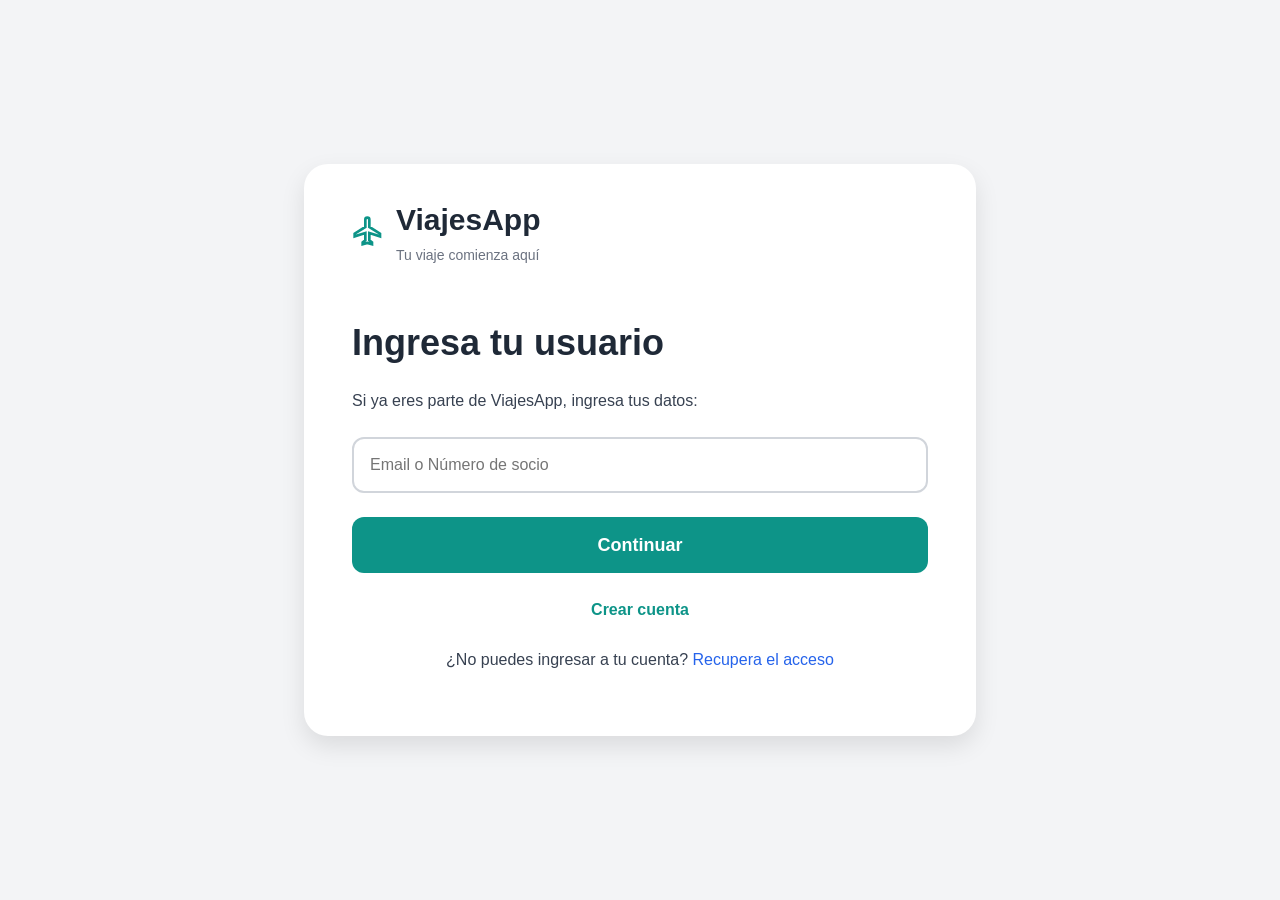
==== index.html @ 75e8e968 "Avance frontend, pantalla de login" ====
<!DOCTYPE html>
<html lang="es">
<head>
    <meta charset="UTF-8">
    <meta name="viewport" content="width=device-width, initial-scale=1.0">
    <title>ViajesApp - Login</title>
    <link rel="stylesheet" href="css/styles.css">
</head>
<body>
    <div class="container">
        <div class="card">
            <div class="header">
                <div class="logo-container">
                    <svg class="plane-icon" viewBox="0 0 24 24" fill="none" stroke="currentColor" stroke-width="2">
                        <path d="M21 16v-2l-8-5V3.5a1.5 1.5 0 0 0-3 0V9l-8 5v2l8-2.5V19l-2 1.5V22l3.5-1 3.5 1v-1.5L13 19v-5.5l8 2.5z"/>
                    </svg>
                    <div>
                        <h1>ViajesApp</h1>
                        <p class="subtitle">Tu viaje comienza aquí</p>
                    </div>
                </div>
            </div>

            <div class="content">
                <h2>Ingresa tu usuario</h2>
                <p class="description">Si ya eres parte de ViajesApp, ingresa tus datos:</p>

                <form class="form">
                    <input 
                        type="text" 
                        class="input" 
                        placeholder="Email o Número de socio"
                    />

                    <button type="button" class="btn-primary">
                        Continuar
                    </button>

                    <div class="text-center">
                        <a href="crear-cuenta.html" class="link-primary">Crear cuenta</a>
                    </div>

                    <div class="text-center">
                        <span class="text-gray">¿No puedes ingresar a tu cuenta?</span>
                        <a href="recuperar-acceso.html" class="link-blue">Recupera el acceso</a>
                    </div>
                </form>
            </div>
        </div>
    </div>
</body>
</html>
---- css/styles.css ----
/* Reset y estilos base */
* {
    margin: 0;
    padding: 0;
    box-sizing: border-box;
}

body {
    font-family: -apple-system, BlinkMacSystemFont, 'Segoe UI', Roboto, 'Helvetica Neue', Arial, sans-serif;
    background-color: #f3f4f6;
    color: #1f2937;
    line-height: 1.6;
}

/* Contenedor principal */
.container {
    min-height: 100vh;
    display: flex;
    align-items: center;
    justify-content: center;
    padding: 1rem;
}

.card {
    background: white;
    border-radius: 1.5rem;
    box-shadow: 0 10px 25px rgba(0, 0, 0, 0.1);
    padding: 2rem 3rem;
    width: 100%;
    max-width: 42rem;
}

/* Header principal */
.header {
    margin-bottom: 3rem;
}

.logo-container {
    display: flex;
    align-items: center;
    gap: 0.75rem;
    margin-bottom: 0.5rem;
}

.plane-icon {
    width: 2rem;
    height: 2rem;
    color: #0d9488;
}

.logo-container h1 {
    font-size: 1.875rem;
    font-weight: 700;
}

.subtitle {
    color: #6b7280;
    font-size: 0.875rem;
}

/* Header pequeño */
.header-small {
    margin-bottom: 2rem;
}

.logo-container-small {
    display: flex;
    align-items: center;
    gap: 0.75rem;
    margin-bottom: 2rem;
}

.plane-icon-small {
    width: 1.75rem;
    height: 1.75rem;
    color: #0d9488;
}

.title-small {
    font-size: 1.5rem;
    font-weight: 600;
}

.subtitle-small {
    font-size: 0.75rem;
    color: #6b7280;
}

/* Contenido */
.content {
    margin-bottom: 2rem;
}

.content h2 {
    font-size: 2.25rem;
    margin-bottom: 1rem;
    font-weight: 700;
}

h2 {
    font-size: 2.25rem;
    margin-bottom: 1rem;
    font-weight: 700;
}

h3 {
    font-size: 1.25rem;
    margin-bottom: 1rem;
    font-weight: 600;
}

.description {
    color: #374151;
    margin-bottom: 1.5rem;
}

.description-lg {
    color: #374151;
    font-size: 1.125rem;
    margin-bottom: 2rem;
}

/* Formularios */
.form {
    display: flex;
    flex-direction: column;
    gap: 1.5rem;
}

.form-group {
    display: flex;
    flex-direction: column;
    gap: 0.5rem;
}

.form-group label {
    font-size: 0.875rem;
    font-weight: 500;
}

/* Inputs */
.input {
    height: 3.5rem;
    padding: 0 1rem;
    border: 2px solid #d1d5db;
    border-radius: 0.75rem;
    font-size: 1rem;
    transition: border-color 0.2s;
}

.input:focus {
    outline: none;
    border-color: #0d9488;
}

/* Selects */
.select {
    height: 3.5rem;
    padding: 0 1rem;
    border: 2px solid #d1d5db;
    border-radius: 0.75rem;
    font-size: 1rem;
    background: white;
    cursor: pointer;
}

.select:focus {
    outline: none;
    border-color: #0d9488;
}

.select-large {
    height: 3.5rem;
    padding: 1rem;
    border: 2px solid #d1d5db;
    border-radius: 0.75rem;
    font-size: 1rem;
    background: white;
    cursor: pointer;
}

/* Textos de ayuda */
.hint {
    font-size: 0.875rem;
    color: #6b7280;
}

.help-text {
    font-size: 0.875rem;
    color: #374151;
}

/* Input de contraseña */
.input-password {
    position: relative;
}

.input-password .input {
    padding-right: 3rem;
}

.toggle-password {
    position: absolute;
    right: 1rem;
    top: 50%;
    transform: translateY(-50%);
    background: none;
    border: none;
    cursor: pointer;
    padding: 0.5rem;
}

.eye-icon {
    width: 1.25rem;
    height: 1.25rem;
    color: #6b7280;
}

/* Requisitos de contraseña */
.password-requirements {
    margin-top: 1rem;
    display: flex;
    flex-direction: column;
    gap: 0.5rem;
}

.requirement {
    display: flex;
    align-items: center;
    gap: 0.5rem;
    font-size: 0.875rem;
    color: #6b7280;
}

.requirement .check-icon {
    width: 1rem;
    height: 1rem;
    color: #9ca3af;
}

/* Botones */
.btn-primary {
    width: 100%;
    height: 3.5rem;
    font-size: 1.125rem;
    background-color: #0d9488;
    color: white;
    border: none;
    border-radius: 0.75rem;
    cursor: pointer;
    font-weight: 600;
    transition: background-color 0.2s;
}

.btn-primary:hover {
    background-color: #0f766e;
}

.btn-link {
    display: flex;
    align-items: center;
    justify-content: center;
    text-decoration: none;
}

.btn-disabled {
    width: 100%;
    height: 3.5rem;
    font-size: 1.125rem;
    background-color: #d1d5db;
    color: #6b7280;
    border: none;
    border-radius: 0.75rem;
    cursor: not-allowed;
    font-weight: 500;
}

.btn-back {
    display: inline-flex;
    align-items: center;
    gap: 0.5rem;
    color: #0d9488;
    text-decoration: none;
    font-weight: 500;
    margin-bottom: 2rem;
    transition: color 0.2s;
}

.btn-back:hover {
    color: #0f766e;
}

.arrow-icon {
    width: 1.25rem;
    height: 1.25rem;
}

/* Enlaces */
.link-primary {
    color: #0d9488;
    text-decoration: none;
    font-weight: 600;
    transition: color 0.2s;
}

.link-primary:hover {
    color: #0f766e;
}

.link-blue {
    color: #2563eb;
    text-decoration: none;
    transition: color 0.2s;
}

.link-blue:hover {
    color: #1d4ed8;
}

/* Utilidades de texto */
.text-center {
    text-align: center;
}

.text-gray {
    color: #374151;
}

/* Secciones */
.section {
    margin-bottom: 1.5rem;
}

.border-top {
    border-top: 1px solid #e5e7eb;
    padding-top: 1.5rem;
}

/* Contenedor de opciones */
.options-container {
    display: flex;
    flex-direction: column;
    gap: 1rem;
    margin-bottom: 1.5rem;
}

.option-card {
    display: flex;
    align-items: center;
    gap: 1rem;
    padding: 1.5rem;
    border: 2px solid #d1d5db;
    border-radius: 1rem;
    cursor: pointer;
    transition: all 0.2s;
}

.option-card:hover {
    border-color: #9ca3af;
}

.option-icon {
    width: 3.5rem;
    height: 3.5rem;
    border-radius: 0.75rem;
    display: flex;
    align-items: center;
    justify-content: center;
    flex-shrink: 0;
}

.email-icon {
    background-color: #ccfbf1;
}

.phone-icon {
    background-color: #ccfbf1;
}

.option-icon svg {
    width: 1.75rem;
    height: 1.75rem;
    color: #0d9488;
}

.option-content {
    flex: 1;
}

.option-content h3 {
    font-size: 1.125rem;
    margin-bottom: 0.25rem;
}

.option-content p {
    font-size: 0.875rem;
    color: #6b7280;
}

.chevron-icon {
    width: 1.5rem;
    height: 1.5rem;
    color: #9ca3af;
    flex-shrink: 0;
}

/* Página de email enviado */
.top-text {
    color: #374151;
    margin-bottom: 2rem;
}

.content-center {
    text-align: center;
}

.email-icon-container {
    position: relative;
    display: inline-block;
    margin-bottom: 2rem;
}

.email-icon-bg {
    width: 8rem;
    height: 8rem;
    background-color: #f0fdfa;
    border-radius: 1.5rem;
    display: flex;
    align-items: center;
    justify-content: center;
}

.email-icon-large {
    width: 4rem;
    height: 4rem;
    color: #0d9488;
}

.check-badge {
    position: absolute;
    top: -0.5rem;
    right: -0.5rem;
    width: 3rem;
    height: 3rem;
    background-color: #0d9488;
    border-radius: 50%;
    display: flex;
    align-items: center;
    justify-content: center;
}

.check-badge svg {
    width: 1.75rem;
    height: 1.75rem;
    color: white;
}

.title-center {
    font-size: 2.25rem;
    margin-bottom: 1.5rem;
    font-weight: 700;
}

/* Responsive */
@media (max-width: 768px) {
    .card {
        padding: 1.5rem 2rem;
    }

    .content h2, h2 {
        font-size: 1.875rem;
    }

    .title-center {
        font-size: 1.875rem;
    }
}
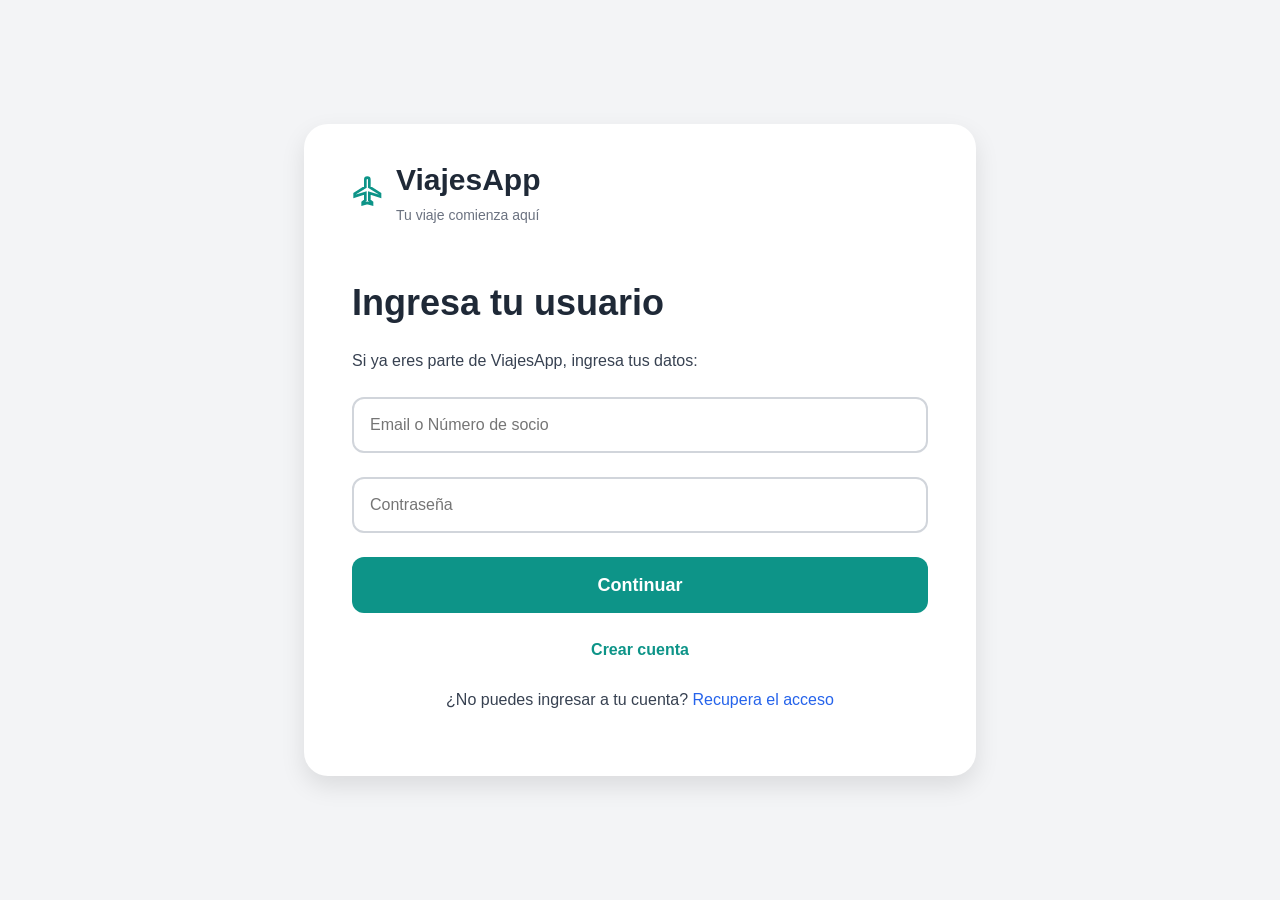
==== commit 0b06c9af: "Conexión frontend con backend (login y registro)" ====
--- a/index.html
+++ b/index.html
@@ -25,14 +25,24 @@
                 <h2>Ingresa tu usuario</h2>
                 <p class="description">Si ya eres parte de ViajesApp, ingresa tus datos:</p>
 
-                <form class="form">
+                <form class="form" onsubmit="event.preventDefault(); login();">
+                    
                     <input 
+                        id="usuario"
                         type="text" 
                         class="input" 
                         placeholder="Email o Número de socio"
+                        required
                     />
 
-                    <button type="button" class="btn-primary">
+                    <input 
+                        id="password"
+                        type="password" 
+                        class="input" 
+                        placeholder="Contraseña"
+                    />
+
+                    <button type="submit" class="btn-primary">
                         Continuar
                     </button>
 
@@ -48,5 +58,44 @@
             </div>
         </div>
     </div>
+
+    <script>
+        function login() {
+            const usuario = document.getElementById("usuario").value;
+            const password = document.getElementById("password").value;
+
+            const body = password 
+                ? { usuario, password } 
+                : { usuario };
+
+            fetch("http://localhost:8080/login", {
+                method: "POST",
+                headers: {
+                    "Content-Type": "application/json"
+                },
+                body: JSON.stringify(body)
+            })
+            .then(res => {
+                if (!res.ok) {
+                    throw new Error("Credenciales incorrectas");
+                }
+                return res.json();
+            })
+            .then(data => {
+                console.log("Login OK:", data);
+
+                localStorage.setItem("usuario", JSON.stringify(data));
+
+                alert("Login exitoso");
+
+                window.location.href = "home.html"; 
+            })
+            .catch(error => {
+                console.error(error);
+                alert("Usuario o contraseña incorrectos");
+            });
+        }
+    </script>
+
 </body>
 </html>
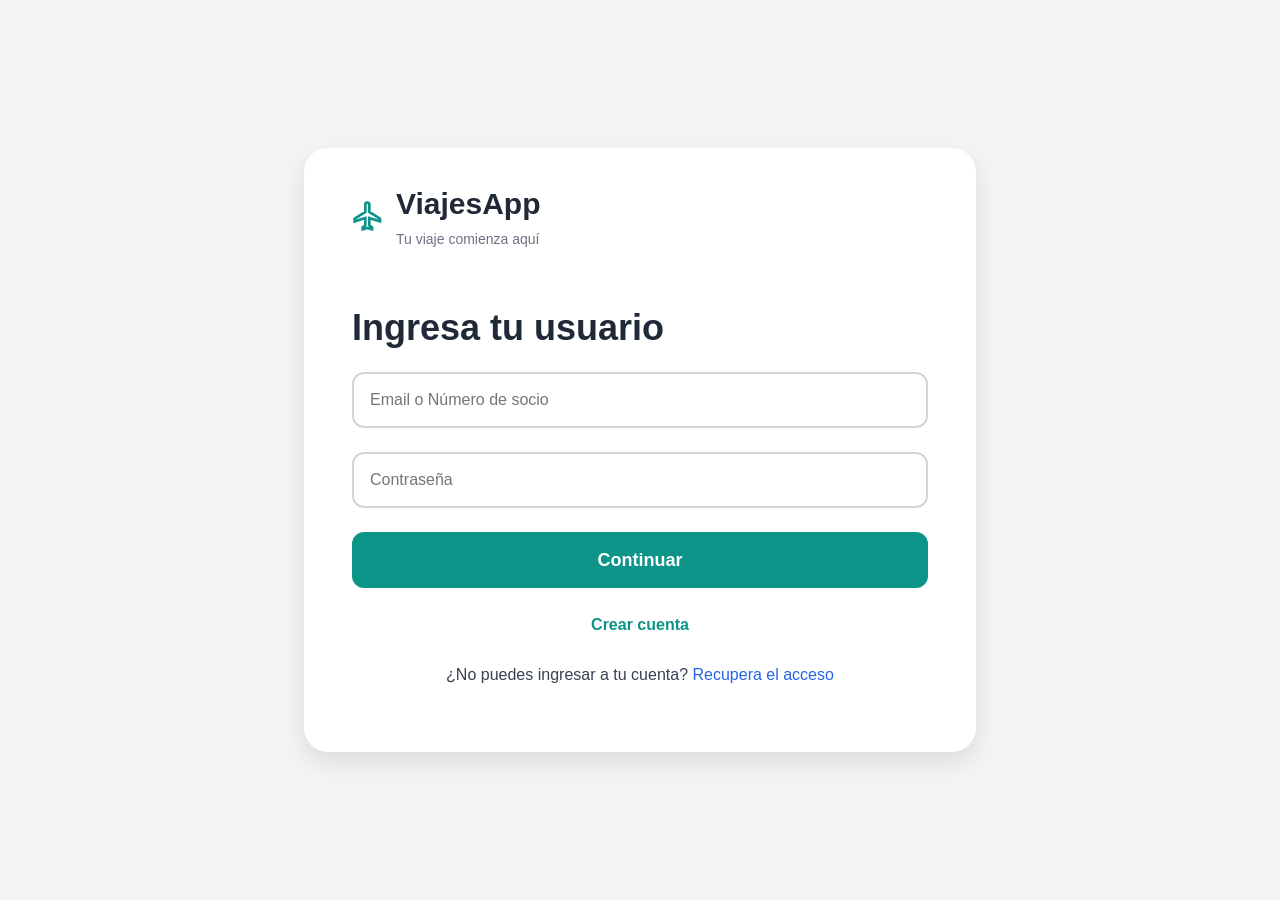
==== commit 1b77ed86: "Frontend arreglado, e implementacion de home" ====
--- a/index.html
+++ b/index.html
@@ -23,8 +23,6 @@
 
             <div class="content">
                 <h2>Ingresa tu usuario</h2>
-                <p class="description">Si ya eres parte de ViajesApp, ingresa tus datos:</p>
-
                 <form class="form" onsubmit="event.preventDefault(); login();">
                     
                     <input 
@@ -64,36 +62,64 @@
             const usuario = document.getElementById("usuario").value;
             const password = document.getElementById("password").value;
 
-            const body = password 
-                ? { usuario, password } 
-                : { usuario };
+            console.log("Login intento:", usuario);
 
+            // ============================
+            // 🟢 MODO SIN BACKEND (ACTIVO)
+            // ============================
+
+            const usuarioGuardado = JSON.parse(localStorage.getItem("usuario"));
+
+            if (!usuarioGuardado) {
+                alert("No existe usuario registrado");
+                return;
+            }
+
+            if (
+                usuarioGuardado.email === usuario &&
+                usuarioGuardado.password === password
+            ) {
+                alert("Login exitoso (modo local)");
+                window.location.href = "home.html";
+            } else {
+                alert("Credenciales incorrectas");
+            }
+
+
+            // ============================
+            // 🔵 MODO CON BACKEND (FUTURO)
+            // ============================
+            /*
             fetch("http://localhost:8080/login", {
                 method: "POST",
                 headers: {
                     "Content-Type": "application/json"
                 },
-                body: JSON.stringify(body)
+                body: JSON.stringify({ usuario, password })
             })
-            .then(res => {
+            .then(async res => {
+                const data = await res.json().catch(() => ({}));
+
                 if (!res.ok) {
-                    throw new Error("Credenciales incorrectas");
+                    throw new Error(data.message || "Error en login");
                 }
-                return res.json();
+
+                return data;
             })
             .then(data => {
                 console.log("Login OK:", data);
 
-                localStorage.setItem("usuario", JSON.stringify(data));
+                localStorage.setItem("session", JSON.stringify(data));
 
                 alert("Login exitoso");
 
-                window.location.href = "home.html"; 
+                window.location.href = "home.html";
             })
             .catch(error => {
                 console.error(error);
-                alert("Usuario o contraseña incorrectos");
+                alert("Error: " + error.message);
             });
+            */
         }
     </script>
 
--- a/css/styles.css
+++ b/css/styles.css
@@ -474,4 +474,557 @@
     .title-center {
         font-size: 1.875rem;
     }
+}
+
+
+/* ==================== ESTILOS PARA HOME PAGE ==================== */
+
+/* Navbar */
+.navbar {
+    background: linear-gradient(135deg, #0d9488 0%, #14b8a6 100%);
+    color: white;
+    padding: 0;
+    position: sticky;
+    top: 0;
+    z-index: 100;
+    box-shadow: 0 2px 8px rgba(0, 0, 0, 0.1);
+}
+
+.nav-container {
+    max-width: 1400px;
+    margin: 0 auto;
+    display: flex;
+    justify-content: space-between;
+    align-items: center;
+    padding: 1rem 2rem;
+}
+
+.nav-left {
+    display: flex;
+    align-items: center;
+    gap: 3rem;
+}
+
+.logo {
+    display: flex;
+    align-items: center;
+    gap: 0.5rem;
+    font-size: 1.5rem;
+    font-weight: 700;
+}
+
+.logo-icon {
+    width: 2rem;
+    height: 2rem;
+}
+
+.logo-text {
+    font-size: 1.5rem;
+}
+
+.nav-menu {
+    display: flex;
+    gap: 2rem;
+}
+
+.nav-link {
+    color: white;
+    text-decoration: none;
+    font-size: 0.95rem;
+    transition: opacity 0.2s;
+}
+
+.nav-link:hover {
+    opacity: 0.8;
+}
+
+.nav-right {
+    display: flex;
+    align-items: center;
+    gap: 2rem;
+}
+
+.user-profile {
+    display: flex;
+    align-items: center;
+    gap: 0.5rem;
+    cursor: pointer;
+    padding: 0.5rem 1rem;
+    border-radius: 2rem;
+    transition: background-color 0.2s;
+}
+
+.user-profile:hover {
+    background-color: rgba(255, 255, 255, 0.1);
+}
+
+.user-avatar {
+    width: 2rem;
+    height: 2rem;
+    background-color: white;
+    color: #0d9488;
+    border-radius: 50%;
+    display: flex;
+    align-items: center;
+    justify-content: center;
+    font-weight: 700;
+}
+
+.user-name {
+    font-size: 0.95rem;
+}
+
+.chevron-down {
+    width: 1.25rem;
+    height: 1.25rem;
+}
+
+/* Main Content */
+.main-content {
+    background: linear-gradient(135deg, #0d9488 0%, #14b8a6 50%, #5eead4 100%);
+    min-height: calc(100vh - 80px);
+    padding: 3rem 2rem;
+}
+
+.search-container {
+    max-width: 1200px;
+    margin: 0 auto;
+}
+
+/* Tabs */
+.tabs {
+    display: flex;
+    gap: 0;
+    margin-bottom: 2rem;
+}
+
+.tab {
+    background: white;
+    border: none;
+    padding: 1rem 2.5rem;
+    font-size: 1rem;
+    font-weight: 600;
+    cursor: pointer;
+    border-radius: 0.75rem 0.75rem 0 0;
+    transition: all 0.2s;
+}
+
+.tab.active {
+    background: white;
+}
+
+/* Search Box */
+.search-box {
+    background: white;
+    border-radius: 0 1rem 1rem 1rem;
+    padding: 2.5rem;
+    box-shadow: 0 10px 40px rgba(0, 0, 0, 0.15);
+}
+
+.trip-type-header {
+    display: flex;
+    justify-content: space-between;
+    align-items: center;
+    margin-bottom: 2rem;
+}
+
+.search-title {
+    font-size: 1.75rem;
+    font-weight: 700;
+    color: #1f2937;
+}
+
+.trip-type-toggle {
+    display: flex;
+    gap: 0.5rem;
+    align-items: center;
+}
+
+.trip-btn {
+    background: white;
+    border: 2px solid #e5e7eb;
+    padding: 0.65rem 1.25rem;
+    border-radius: 2rem;
+    font-size: 0.95rem;
+    cursor: pointer;
+    transition: all 0.2s;
+    display: flex;
+    align-items: center;
+    gap: 0.5rem;
+    color: #6b7280;
+}
+
+.trip-btn.active {
+    background: #eff6ff;
+    border-color: #3b82f6;
+    color: #3b82f6;
+}
+
+.check-icon-small {
+    width: 1rem;
+    height: 1rem;
+    display: none;
+}
+
+.trip-btn.active .check-icon-small {
+    display: block;
+}
+
+.toggle-more {
+    background: white;
+    border: 2px solid #e5e7eb;
+    width: 2.5rem;
+    height: 2.5rem;
+    border-radius: 50%;
+    cursor: pointer;
+    display: flex;
+    align-items: center;
+    justify-content: center;
+    transition: all 0.2s;
+}
+
+.toggle-more:hover {
+    border-color: #0d9488;
+}
+
+.chevron-up {
+    width: 1.25rem;
+    height: 1.25rem;
+    color: #6b7280;
+}
+
+/* Route Container */
+.route-container {
+    display: grid;
+    grid-template-columns: 1fr auto 1fr;
+    gap: 0;
+    margin-bottom: 1.5rem;
+    position: relative;
+}
+
+.origin-group {
+    border-right: none;
+}
+
+.destination-group {
+    border-left: none;
+}
+
+.swap-btn {
+    position: absolute;
+    left: 50%;
+    top: 50%;
+    transform: translate(-50%, -50%);
+    width: 3rem;
+    height: 3rem;
+    background: white;
+    border: 2px solid #0d9488;
+    border-radius: 50%;
+    cursor: pointer;
+    display: flex;
+    align-items: center;
+    justify-content: center;
+    z-index: 10;
+    transition: all 0.2s;
+}
+
+.swap-btn:hover {
+    background: #0d9488;
+    transform: translate(-50%, -50%) rotate(180deg);
+}
+
+.swap-btn svg {
+    width: 1.25rem;
+    height: 1.25rem;
+    color: #0d9488;
+}
+
+.swap-btn:hover svg {
+    color: white;
+}
+
+/* Input Groups */
+.input-group {
+    position: relative;
+}
+
+.input-label {
+    display: block;
+    font-size: 0.875rem;
+    font-weight: 600;
+    margin-bottom: 0.5rem;
+    color: #374151;
+}
+
+.route-input {
+    width: 100%;
+    padding: 1rem 1.25rem;
+    border: 2px solid #d1d5db;
+    font-size: 1rem;
+    transition: border-color 0.2s;
+}
+
+.origin-group .route-input {
+    border-radius: 0.75rem 0 0 0.75rem;
+}
+
+.destination-group .route-input {
+    border-radius: 0 0.75rem 0.75rem 0;
+}
+
+.route-input:focus {
+    outline: none;
+    border-color: #0d9488;
+}
+
+/* Details Grid */
+.details-grid {
+    display: grid;
+    grid-template-columns: 1fr 2fr;
+    gap: 1.5rem;
+    margin-bottom: 1.5rem;
+}
+
+.dates-group {
+    display: grid;
+    grid-template-columns: 1fr 1fr;
+    gap: 1rem;
+}
+
+.select-input,
+.date-input,
+.text-input {
+    width: 100%;
+    padding: 0.875rem 1rem;
+    border: 2px solid #d1d5db;
+    border-radius: 0.75rem;
+    font-size: 1rem;
+    transition: border-color 0.2s;
+}
+
+.select-input:focus,
+.date-input:focus,
+.text-input:focus {
+    outline: none;
+    border-color: #0d9488;
+}
+
+/* Passengers Dropdown */
+.passengers-input {
+    width: 100%;
+    padding: 0.875rem 1rem;
+    border: 2px solid #d1d5db;
+    border-radius: 0.75rem;
+    font-size: 1rem;
+    cursor: pointer;
+    display: flex;
+    justify-content: space-between;
+    align-items: center;
+    transition: border-color 0.2s;
+}
+
+.passengers-input:hover {
+    border-color: #0d9488;
+}
+
+.chevron-down-small {
+    width: 1.25rem;
+    height: 1.25rem;
+    color: #6b7280;
+}
+
+.passengers-dropdown {
+    display: none;
+    position: absolute;
+    top: 100%;
+    left: 0;
+    right: 0;
+    background: white;
+    border: 2px solid #d1d5db;
+    border-radius: 0.75rem;
+    margin-top: 0.5rem;
+    padding: 1rem;
+    box-shadow: 0 10px 25px rgba(0, 0, 0, 0.1);
+    z-index: 20;
+}
+
+.passenger-row {
+    display: flex;
+    justify-content: space-between;
+    align-items: center;
+    padding: 1rem 0;
+    border-bottom: 1px solid #e5e7eb;
+}
+
+.passenger-row:last-child {
+    border-bottom: none;
+}
+
+.passenger-info {
+    display: flex;
+    align-items: center;
+    gap: 1rem;
+}
+
+.passenger-icon {
+    width: 2rem;
+    height: 2rem;
+    color: #6b7280;
+}
+
+.passenger-label {
+    font-weight: 600;
+    color: #1f2937;
+}
+
+.passenger-desc {
+    font-size: 0.875rem;
+    color: #6b7280;
+}
+
+.counter {
+    display: flex;
+    align-items: center;
+    gap: 1rem;
+}
+
+.counter-btn {
+    width: 2.5rem;
+    height: 2.5rem;
+    background: white;
+    border: 2px solid #d1d5db;
+    border-radius: 0.5rem;
+    font-size: 1.5rem;
+    cursor: pointer;
+    transition: all 0.2s;
+    color: #dc2626;
+    font-weight: 700;
+}
+
+.counter-btn:hover {
+    border-color: #dc2626;
+    background: #fef2f2;
+}
+
+.counter-value {
+    font-size: 1.125rem;
+    font-weight: 600;
+    min-width: 2rem;
+    text-align: center;
+}
+
+/* Details Grid 2 */
+.details-grid-2 {
+    display: grid;
+    grid-template-columns: 1fr 1fr;
+    gap: 1.5rem;
+    margin-bottom: 1.5rem;
+}
+
+/* Checkbox */
+.checkbox-container {
+    display: flex;
+    align-items: center;
+    gap: 0.75rem;
+    margin-bottom: 1.5rem;
+}
+
+.checkbox {
+    width: 1.25rem;
+    height: 1.25rem;
+    cursor: pointer;
+}
+
+.checkbox-label {
+    font-size: 0.95rem;
+    color: #374151;
+    cursor: pointer;
+}
+
+/* Search Button */
+.search-actions {
+    display: flex;
+    justify-content: flex-end;
+}
+
+.btn-search {
+    background: #dc2626;
+    color: white;
+    border: none;
+    padding: 1rem 3rem;
+    border-radius: 0.75rem;
+    font-size: 1.125rem;
+    font-weight: 600;
+    cursor: pointer;
+    display: flex;
+    align-items: center;
+    gap: 0.75rem;
+    transition: background-color 0.2s;
+}
+
+.btn-search:hover {
+    background: #b91c1c;
+}
+
+.search-icon {
+    width: 1.5rem;
+    height: 1.5rem;
+}
+
+/* Responsive para Home Page */
+@media (max-width: 1024px) {
+    .nav-menu {
+        display: none;
+    }
+
+    .details-grid,
+    .details-grid-2 {
+        grid-template-columns: 1fr;
+    }
+
+    .dates-group {
+        grid-template-columns: 1fr;
+    }
+
+    .route-container {
+        grid-template-columns: 1fr;
+        gap: 1rem;
+    }
+
+    .origin-group .route-input,
+    .destination-group .route-input {
+        border-radius: 0.75rem;
+    }
+
+    .swap-btn {
+        position: relative;
+        left: auto;
+        top: auto;
+        transform: none;
+        margin: -0.5rem auto;
+    }
+}
+
+@media (max-width: 768px) {
+    .search-box {
+        padding: 1.5rem;
+    }
+
+    .trip-type-header {
+        flex-direction: column;
+        align-items: flex-start;
+        gap: 1rem;
+    }
+
+    .search-title {
+        font-size: 1.5rem;
+    }
+
+    .nav-right {
+        gap: 1rem;
+    }
+
+    .user-name {
+        display: none;
+    }
 }
